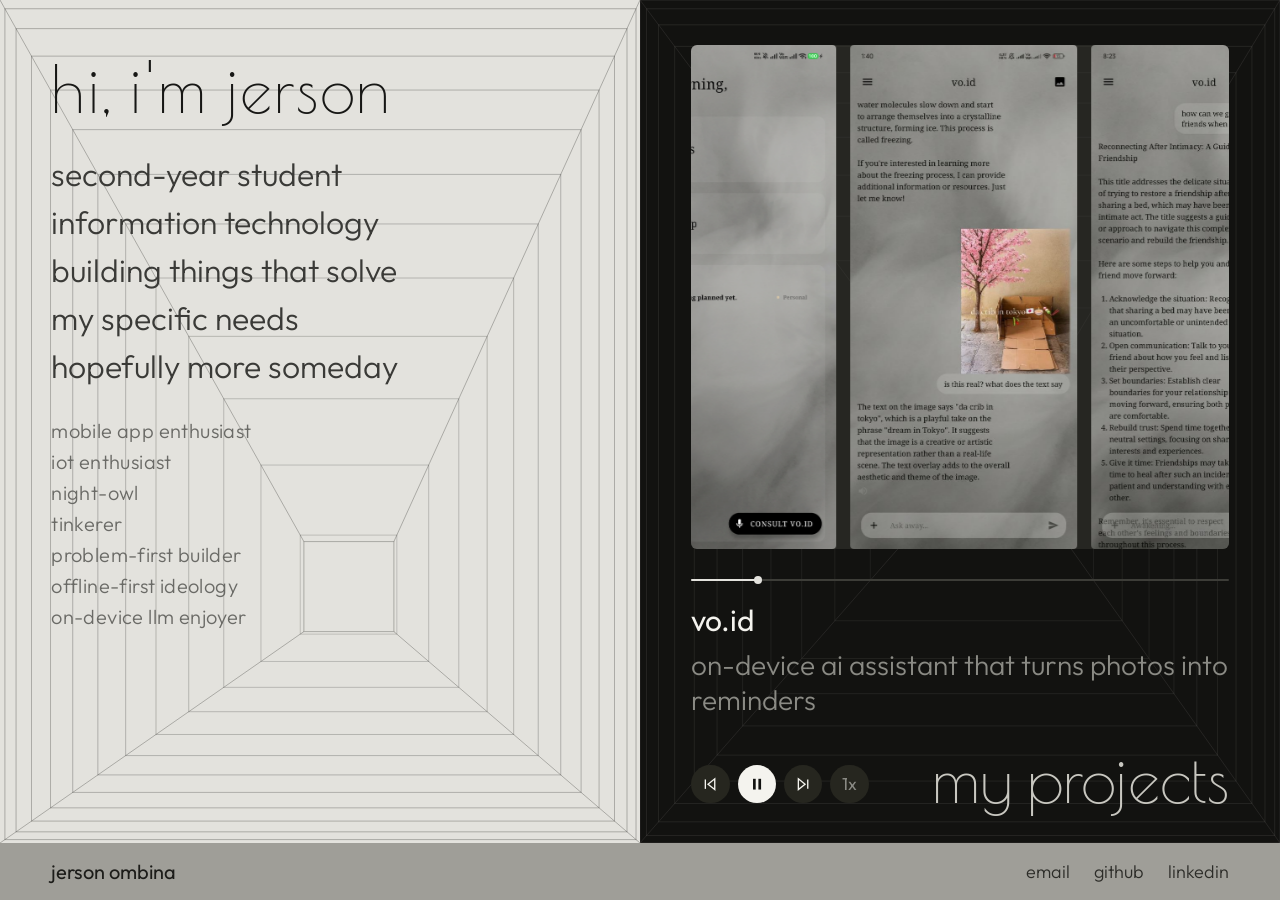
==== index.html @ 2cc1cec7 "Give Ping a readable portfolio screenshot pair" ====
<!DOCTYPE html>
<html lang="en">
<head>
<meta charset="UTF-8">
<meta name="viewport" content="width=device-width, initial-scale=1.0">
<meta name="color-scheme" content="light">
<meta name="theme-color" content="#e3e2dd">
<title>jerson ombina, dev portfolio</title>
<meta name="description" content="second-year student, information technology, building things that solve my specific needs, hopefully more someday, say hi via email, github, or linkedin">
<meta property="og:title" content="jerson ombina, dev portfolio">
<meta property="og:description" content="second-year student, information technology, building things that solve my specific needs, hopefully more someday">
<meta property="og:type" content="website">
<!-- og:url / og:image: fill in once the custom domain and a preview image exist -->
<link rel="preconnect" href="https://fonts.googleapis.com">
<link rel="preconnect" href="https://fonts.gstatic.com" crossorigin>
<link href="https://fonts.googleapis.com/css2?family=Outfit:wght@300;400;500&family=Poiret+One&display=swap" rel="stylesheet">
<!-- Cloudflare Web Analytics --><script type='module' src='https://static.cloudflareinsights.com/beacon.min.js' data-cf-beacon='{"token": "bbbd8a33204b4c709149ce0029122c50"}'></script><!-- End Cloudflare Web Analytics -->
<style>
  /* typeface roles, the ui chrome role is assigned to "now" in the brief, but
     now is not available via google fonts, so it currently uses outfit.
     when real now files land in /fonts, uncomment the @font-face block below
     and flip --font-ui to 'Now', one variable change, nothing else */

  /* @font-face {
    font-family: 'Now';
    src: url('fonts/Now-Light.woff2') format('woff2');
    font-weight: 300; font-style: normal;
  }
  @font-face {
    font-family: 'Now';
    src: url('fonts/Now-Regular.woff2') format('woff2');
    font-weight: 400; font-style: normal;
  }
  @font-face {
    font-family: 'Now';
    src: url('fonts/Now-Medium.woff2') format('woff2');
    font-weight: 500; font-style: normal;
  } */

  :root {
    --font-ui: 'Outfit', sans-serif;
    --display-size: clamp(40px, 5vw, 76px);
    /* poiret one's tall line box pushes its glyphs low, shift the buttons down
       so they center on the visible letters, not the empty box above them */
    --optical-shift: calc(var(--display-size) * 0.08);
  }

  * { margin: 0; padding: 0; box-sizing: border-box; }
  html, body { height: 100%; overflow: hidden; color-scheme: light; }
  body {
    font-family: 'Outfit', sans-serif;
    font-weight: 300;
    background: #0a0a09;
  }

  .page {
    display: grid;
    grid-template-rows: 1fr auto;
    height: 100vh;
    width: 100vw;
  }
  .panels {
    display: grid;
    grid-template-columns: 1fr 1fr;
    min-height: 0;
  }

  /* left panel, intro + tunnel */
  .tunnel-panel {
    position: relative;
    background: #e3e2dd;
    overflow: hidden;
    perspective: 900px;
    padding: 4vw;
  }
  .intro {
    position: relative;
    z-index: 2;
    max-width: 520px;
  }
  .intro h1 {
    font-family: 'Poiret One', sans-serif;
    font-weight: 400;
    font-size: var(--display-size);
    color: #171715;
    letter-spacing: 0.03em;
  }
  .intro p {
    font-size: clamp(32px, 2.4vw, 40px);
    color: #3a3a37;
    margin-top: 24px;
    line-height: 1.5;
    max-width: 520px;
  }
  .tags {
    margin-top: 28px;
    display: flex;
    flex-direction: column;
    gap: 6px;
  }
  .tags span {
    font-family: var(--font-ui);
    font-size: 20px;
    color: #6a6a66;
    letter-spacing: 0.02em;
  }
  .tunnel-svg {
    position: absolute;
    inset: 0;
    width: 100%;
    height: 100%;
    pointer-events: none;
  }
  .tunnel-svg rect {
    fill: none;
    stroke: rgba(23, 23, 21, 0.28);
    stroke-width: 1;
  }
  .tunnel-svg line {
    stroke: rgba(23, 23, 21, 0.28);
    stroke-width: 1;
  }

  /* right panel, project carousel */
  .project-panel {
    position: relative;
    z-index: 0;
    background: #121210;
    display: flex;
    flex-direction: column;
    padding: 3.5vw 4vw 2.5vw;
    min-height: 0;
  }
  .tunnel-dark {
    position: absolute;
    z-index: -1;
    inset: 0;
    width: 100%;
    height: 100%;
    pointer-events: none;
  }
  .tunnel-dark rect,
  .tunnel-dark line {
    stroke: rgba(200, 199, 193, 0.1);
  }
  .project-frame {
    flex: 1;
    background: rgba(52, 52, 47, 0.6);
    border-radius: 6px;
    display: flex;
    align-items: center;
    justify-content: center;
    padding: 24px;
    min-height: 0;
    overflow: hidden;
    -webkit-touch-callout: none;
    user-select: none;
  }
  .project-frame.clickable { cursor: pointer; }
  .project-frame img,
  .project-frame .placeholder {
    max-width: 100%;
    max-height: 100%;
    border-radius: 4px;
  }
  .project-frame .placeholder {
    width: 78%;
    height: 82%;
    background: #f4f3ee;
  }
  .seek-track {
    height: 2px;
    background: #3d3d38;
    border-radius: 2px;
    margin-top: 30px;
    position: relative;
  }
  .seek-fill {
    height: 100%;
    width: 0%;
    background: #e3e2dd;
    border-radius: 2px;
  }
  .seek-dot {
    position: absolute;
    top: 50%;
    left: 0%;
    width: 8px;
    height: 8px;
    border-radius: 50%;
    background: #e3e2dd;
    transform: translate(-50%, -50%);
  }
  .project-meta {
    margin-top: 20px;
  }
  .project-meta #projTitle {
    font-family: var(--font-ui);
    font-weight: 400;
    font-size: 30px;
    color: #f4f3ee;
  }
  .project-meta #projDesc {
    display: block;
    font-family: 'Outfit', sans-serif;
    font-weight: 300;
    font-size: 28px;
    color: #8a8a84;
    margin-top: 8px;
    /* reserve ~2 lines of desc space so a short description never shrinks the thumbnail */
    min-height: 78px;
  }
  .controls-row {
    display: flex;
    justify-content: space-between;
    align-items: center;
    margin-top: 22px;
  }
  .controls {
    display: flex;
    gap: 8px;
    align-items: center;
    transform: translateY(var(--optical-shift));
  }
  .controls button {
    flex-shrink: 0;
    width: calc(var(--display-size) * 0.6);
    height: calc(var(--display-size) * 0.6);
    border-radius: 50%;
    border: none;
    display: flex;
    align-items: center;
    justify-content: center;
    cursor: pointer;
    background: #26261f;
    color: #f4f3ee;
    transition: background 0.15s ease;
  }
  .controls button svg {
    width: 42%;
    height: 42%;
  }
  .controls button:hover { background: #34342f; }
  .controls .play-btn {
    background: #f4f3ee;
    color: #121210;
  }
  .controls .play-btn:hover { background: #ffffff; }
  .speed-btn {
    font-family: var(--font-ui);
    font-size: calc(var(--display-size) * 0.27);
    font-weight: 400;
    color: #8a8a84 !important;
  }
  .speed-btn.active { color: #f4f3ee !important; }
  .projects-label {
    font-family: 'Poiret One', sans-serif;
    font-weight: 400;
    font-size: var(--display-size);
    line-height: 1;
    white-space: nowrap;
    color: #c8c7c0;
  }

  /* visible keyboard focus (brief section 8) */
  button:focus-visible,
  .project-frame:focus-visible {
    outline: 2px solid #f4f3ee;
    outline-offset: 2px;
  }
  a:focus-visible {
    outline: 2px solid #171715;
    outline-offset: 2px;
  }

  /* bottom contact bar */
  .contact-bar {
    background: #9f9e98;
    padding: 16px 4vw;
    display: flex;
    justify-content: space-between;
    align-items: center;
  }
  .contact-bar .name {
    font-family: var(--font-ui);
    font-weight: 400;
    font-size: 20px;
    color: #1c1c19;
  }
  .contact-bar .links {
    display: flex;
    gap: 24px;
  }
  .contact-bar a {
    font-family: 'Outfit', sans-serif;
    font-size: 18px;
    color: #2c2c28;
    text-decoration: none;
    position: relative;
  }
  .contact-bar a::after {
    content: '';
    position: absolute;
    left: 0;
    bottom: -3px;
    width: 0%;
    height: 1px;
    background: #2c2c28;
    transition: width 0.2s ease;
  }
  .contact-bar a:hover::after { width: 100%; }

  @media (max-width: 860px) {
    html, body { overflow: auto; height: auto; }
    .page { height: auto; }
    /* option C, stacked; the JS equalizer sets the right panel's height to match the left panel exactly */
    .panels { grid-template-columns: 1fr; }
    .tunnel-panel { height: auto; padding: 8vw 6vw; }
    /* bottom padding cut down separately, top padding keeps the framing above
       the thumbnail, but the controls row (pinned via margin-top:auto) should
       land close to the edge, not clear another full 8vw gap under it */
    .project-panel { padding: 8vw 6vw 3vw; }
    /* mobile: reserve ~3 lines of desc space so the thumbnail never changes with text length */
    .project-meta #projDesc { min-height: 120px; }
    /* controls stay in one row on mobile too, buttons left, "my projects" pinned right */
    .projects-label { font-size: clamp(20px, 6vw, 32px); }
    /* bigger controls on mobile, growing toward the bottom, the thumbnail keeps its space */
    .controls { gap: 6px; }
    .controls button { width: 40px; height: 40px; }
    .controls button svg { width: 46%; height: 46%; }
    .speed-btn { font-size: 16px; }
    /* aspect-ratio instead of vh, 100vh on mobile browsers shifts every time
       the address bar hides/shows while scrolling, which was making this jump
       around. width doesn't move on scroll, so tying height to width via
       aspect-ratio keeps this genuinely fixed. */
    .project-frame { flex: none; height: auto; aspect-ratio: 4 / 3; max-height: 380px; min-height: 220px; }
    .seek-track { margin-top: 20px; }
    .project-meta { margin-top: 14px; }
    /* base reserve for first paint; the equalizer script below recomputes this
       precisely against the longest project description once fonts/layout settle */
    .project-meta #projDesc { min-height: 78px; margin-top: 6px; }
    .controls-row { margin-top: auto; padding-top: 16px; }
    /* contact bar stays one row on mobile too, name left, links pinned right */
    .contact-bar { padding: 14px 4vw; }
    .contact-bar .name { font-size: 16px; }
    .contact-bar .links { gap: 16px; }
    .contact-bar a { font-size: 14px; }
  }
  /* showcase, side-scrolling screenshot strip inside the project frame */
  .project-frame { position: relative; }
  .showcase-track {
    position: absolute;
    top: 0;
    left: 0;
    height: 100%;
    display: flex;
    align-items: center;
    gap: 14px;
    will-change: transform;
  }
  .showcase-track img {
    height: 100%;
    width: auto;
    max-width: none;
    border-radius: 4px;
    flex-shrink: 0;
    cursor: pointer;
  }

  .showcase-track.showcase-pair {
    width: 100%;
    display: grid;
    grid-template-columns: repeat(2, minmax(0, 1fr));
    padding: 10px;
    background: #000;
  }
  .showcase-track.showcase-pair img {
    width: 100%;
    min-height: 0;
    object-fit: contain;
  }

  /* detail overlay, click a showcase image to inspect it */
  .detail-overlay {
    position: fixed;
    inset: 0;
    background: rgba(0, 0, 0, 0.85);
    display: flex;
    align-items: center;
    justify-content: center;
    z-index: 200;
    visibility: hidden;
    opacity: 0;
    transition: opacity 0.2s ease;
  }
  .detail-overlay.open {
    visibility: visible;
    opacity: 1;
  }
  .detail-square {
    position: relative;
    width: min(92vw, 920px);
    height: min(78vh, 600px);
    background: #000;
    border-radius: 8px;
    display: flex;
    overflow: hidden;
    box-shadow: 0 20px 60px rgba(0, 0, 0, 0.6);
  }
  .overlay-photo {
    flex: 1;
    min-width: 0;
    display: flex;
    align-items: center;
    justify-content: center;
    padding: 18px;
    background: #000;
  }
  .overlay-photo img {
    max-width: 100%;
    max-height: 100%;
    object-fit: contain;
    border-radius: 4px;
  }
  .overlay-info {
    width: 38%;
    min-width: 220px;
    background: #121210;
    color: #f4f3ee;
    padding: 28px 24px;
    display: flex;
    flex-direction: column;
    gap: 14px;
    overflow-y: auto;
  }
  .overlay-info h2 {
    font-family: var(--font-ui);
    font-weight: 400;
    font-size: 26px;
  }
  .overlay-info p {
    font-family: 'Outfit', sans-serif;
    font-weight: 300;
    font-size: 15px;
    line-height: 1.55;
    color: #c8c7c0;
  }
  .overlay-github {
    margin-top: auto;
    align-self: flex-end;
    font-family: 'Outfit', sans-serif;
    font-weight: 300;
    font-size: 15px;
    color: #c8c7c0;
    text-decoration: none;
    position: relative;
  }
  .overlay-github:hover { color: #f4f3ee; }
  .overlay-github::after {
    content: '';
    position: absolute;
    left: 0;
    bottom: -3px;
    width: 0%;
    height: 1px;
    background: #c8c7c0;
    transition: width 0.2s ease;
  }
  .overlay-github:hover::after { width: 100%; }

  /* tiny email popup on the footer link */
  .email-pop {
    position: fixed;
    z-index: 250;
    background: #121210;
    color: #f4f3ee;
    font-family: 'Outfit', sans-serif;
    font-size: 14px;
    padding: 8px 12px;
    border-radius: 6px;
    box-shadow: 0 8px 24px rgba(0, 0, 0, 0.5);
    white-space: nowrap;
    transform: translate(-50%, -100%);
    visibility: hidden;
    opacity: 0;
    transition: opacity 0.15s ease;
  }
  .email-pop.open {
    visibility: visible;
    opacity: 1;
  }
  .overlay-close {
    position: absolute;
    top: 10px;
    right: 12px;
    width: 34px;
    height: 34px;
    border-radius: 50%;
    border: none;
    background: rgba(255, 255, 255, 0.12);
    color: #f4f3ee;
    font-size: 20px;
    line-height: 1;
    cursor: pointer;
    z-index: 3;
  }
  .overlay-close:hover { background: rgba(255, 255, 255, 0.22); }
  .overlay-nav {
    position: absolute;
    top: 50%;
    transform: translateY(-50%);
    width: 44px;
    height: 44px;
    border-radius: 50%;
    border: none;
    background: rgba(255, 255, 255, 0.14);
    color: #f4f3ee;
    font-size: 26px;
    line-height: 1;
    cursor: pointer;
    z-index: 3;
  }
  .overlay-nav:hover { background: rgba(255, 255, 255, 0.24); }
  .overlay-prev { left: 10px; }
  .overlay-next { right: 10px; }
  @media (max-width: 860px) {
    /* stack the overlay at the same breakpoint as the page: photo on top,
       info + github link below, so the image never covers the info */
    .detail-square {
      flex-direction: column;
      height: auto;
      max-height: 88vh;
      width: 94vw;
    }
    .overlay-photo {
      flex: none;
      height: 50vh;
      max-height: 50vh;
      min-height: 0;
    }
    .overlay-photo img {
      max-width: 100%;
      max-height: 100%;
    }
    .overlay-info {
      width: 100%;
      min-width: 0;
      flex: 1;
      min-height: 0;
    }
  }
</style>
</head><body>
<div class="page">
  <div class="panels">
    <div class="tunnel-panel" id="tunnelPanel">
      <div class="intro">
        <h1>hi, i'm jerson</h1>
        <p>second-year student<br>information technology<br>building things that solve<br>my specific needs<br>hopefully more someday</p>
        <div class="tags">
          <span>mobile app enthusiast</span>
          <span>iot enthusiast</span>
          <span>night-owl</span>
          <span>tinkerer</span>
          <span>problem-first builder</span>
          <span>offline-first ideology</span>
          <span>on-device llm enjoyer</span>
        </div>
      </div>
      <svg class="tunnel-svg" id="tunnelSvg" preserveAspectRatio="none"></svg>
    </div>

    <div class="project-panel" id="projectPanel">
      <svg class="tunnel-svg tunnel-dark" id="rightTunnelSvg" preserveAspectRatio="none"></svg>
      <div class="project-frame" id="projectFrame">
        <div class="showcase-track" id="projectShowcase"></div>
        <div class="placeholder" id="projectImg"></div>
      </div>
      <div class="seek-track" id="seekTrack">
        <div class="seek-fill" id="seekFill"></div>
        <div class="seek-dot" id="seekDot"></div>
      </div>
      <div class="project-meta">
        <span id="projTitle">vo.id</span>
        <span id="projDesc">on-device ai assistant that turns photos into reminders</span>
      </div>
      <div class="controls-row">
        <div class="controls">
          <button id="prevBtn" aria-label="previous project">
            <svg width="14" height="14" viewBox="0 0 24 24" fill="none" stroke="currentColor" stroke-width="2"><polygon points="19 20 9 12 19 4 19 20"></polygon><line x1="5" y1="19" x2="5" y2="5"></line></svg>
          </button>
          <button id="playBtn" class="play-btn" aria-label="pause">
            <svg id="playIcon" width="14" height="14" viewBox="0 0 24 24" fill="currentColor"><rect x="6" y="4" width="4" height="16"></rect><rect x="14" y="4" width="4" height="16"></rect></svg>
          </button>
          <button id="nextBtn" aria-label="next project">
            <svg width="14" height="14" viewBox="0 0 24 24" fill="none" stroke="currentColor" stroke-width="2"><polygon points="5 4 15 12 5 20 5 4"></polygon><line x1="19" y1="5" x2="19" y2="19"></line></svg>
          </button>
          <button id="speedBtn" class="speed-btn" aria-label="toggle playback speed">1x</button>
        </div>
        <div class="projects-label">my projects</div>
      </div>
    </div>
  </div>

  <div class="contact-bar">
    <span class="name">jerson ombina</span>
    <div class="links">
      <a href="mailto:jersonombinabvd@gmail.com">email</a>
      <a href="https://github.com/biiviid" target="_blank" rel="noopener">github</a>
      <a href="https://www.linkedin.com/in/jerson-ombina-027b1738a/" target="_blank" rel="noopener">linkedin</a>
    </div>
  </div>
</div>

  <!-- detail overlay, click a showcase image to inspect it -->
  <div class="detail-overlay" id="detailOverlay">
    <div class="detail-square">
      <button class="overlay-close" id="overlayClose" aria-label="close">×</button>
      <div class="overlay-photo"><img id="overlayImg" alt=""></div>
      <div class="overlay-info">
        <h2 id="overlayTitle"></h2>
        <p id="overlayDetail"></p>
        <a class="overlay-github" id="overlayGithub" href="#" target="_blank" rel="noopener">-> github</a>
      </div>
    </div>
    <button class="overlay-nav overlay-prev" id="overlayPrev" aria-label="previous image">‹</button>
    <button class="overlay-nav overlay-next" id="overlayNext" aria-label="next image">›</button>
  </div>

  <div class="email-pop" id="emailPop">jersonombinabvd@gmail.com</div>

<script>
  (function () {
    'use strict';

    /* ===== tunnel ===== */
    const tunnelPanel = document.getElementById('tunnelPanel');
    const svg = document.getElementById('tunnelSvg');
    const svgNS = 'http://www.w3.org/2000/svg';
    const RING_COUNT = 12;
    const INNER_SIZE = 90;

    const rings = [];
    for (let i = 0; i < RING_COUNT; i++) {
      const rect = document.createElementNS(svgNS, 'rect');
      svg.appendChild(rect);
      rings.push(rect);
    }
    const cornerLines = [];
    for (let i = 0; i < 4; i++) {
      const line = document.createElementNS(svgNS, 'line');
      svg.appendChild(line);
      cornerLines.push(line);
    }

    let W = 0, H = 0;
    let targetVX = 0, targetVY = 0, curVX = 0, curVY = 0;

    // prefers-reduced-motion: snap to target instead of springing (brief section 8)
    const prefersReduced = window.matchMedia('(prefers-reduced-motion: reduce)').matches;
    const SPRING = prefersReduced ? 1 : 0.07;

    // flow animation (experiment): rings travel TOWARD the vanishing point,
    // recycling from the panel border inward. frozen when prefers-reduced-motion.
    // uniform slots i/RING_COUNT keep the border ring exact and recycling overlap-free
    const FLOW_SPEED = prefersReduced ? 0 : 0.15; // fraction of the ring cycle per second
    const ringT = [];
    for (let i = 0; i < RING_COUNT; i++) ringT.push(i / RING_COUNT);
    let lastTs = 0;

    // solid square at the vanishing box, so it always has walls while the rings flow
    const vanishingBox = document.createElementNS(svgNS, 'rect');
    vanishingBox.setAttribute('class', 'vanishing-box');
    vanishingBox.setAttribute('width', INNER_SIZE);
    vanishingBox.setAttribute('height', INNER_SIZE);
    svg.appendChild(vanishingBox);

    // slow dvd-style drift for the vanishing box, keeps motion on mobile (no cursor)
    let driftX = 0, driftY = 0, driftVX = 0, driftVY = 0;
    let userTargeting = false;

    function initDrift() {
      driftX = W * 0.5;
      driftY = H * 0.66;
      const speed = Math.max(16, Math.min(W, H) * 0.05);
      driftVX = speed * 0.70710678;
      driftVY = speed * 0.70710678;
    }

    function setDefaultTarget() {
      userTargeting = false;
      if (prefersReduced) {
        targetVX = W * 0.5;
        targetVY = H * 0.66;
      } else {
        driftX = targetVX; // resume drifting from wherever the box currently is
        driftY = targetVY;
      }
    }

    function resize() {
      const r = tunnelPanel.getBoundingClientRect();
      W = r.width;
      H = r.height;
      svg.setAttribute('viewBox', '0 0 ' + W + ' ' + H);
      if (curVX === 0 && curVY === 0) {
        initDrift();
        targetVX = driftX;
        targetVY = driftY;
        curVX = targetVX;
        curVY = targetVY;
      } else {
        driftX = Math.max(W * 0.16, Math.min(W * 0.84, driftX));
        driftY = Math.max(H * 0.16, Math.min(H * 0.84, driftY));
      }
    }
    resize();
    // keep the tunnel in sync with its panel whenever it resizes (equalizer,
    // font swaps, orientation), prevents the vanishing box from stretching
    const panelResize = new ResizeObserver(resize);
    panelResize.observe(tunnelPanel);

    // keep the vanishing point ~16% away from any panel edge
    function clampToPanel(cx, cy) {
      const margin = 0.16;
      return [
        Math.max(W * margin, Math.min(W * (1 - margin), cx)),
        Math.max(H * margin, Math.min(H * (1 - margin), cy))
      ];
    }

    tunnelPanel.addEventListener('mousemove', (e) => {
      const r = tunnelPanel.getBoundingClientRect();
      const p = clampToPanel(e.clientX - r.left, e.clientY - r.top);
      targetVX = p[0];
      targetVY = p[1];
      userTargeting = true;
    });
    tunnelPanel.addEventListener('mouseleave', setDefaultTarget);

    // touch-drag tracking for mobile (brief section 7): finger steers the
    // vanishing point, release springs it back to rest
    function trackTouch(e) {
      if (!e.touches || e.touches.length === 0) return;
      const r = tunnelPanel.getBoundingClientRect();
      const p = clampToPanel(e.touches[0].clientX - r.left, e.touches[0].clientY - r.top);
      targetVX = p[0];
      targetVY = p[1];
      userTargeting = true;
    }
    tunnelPanel.addEventListener('touchstart', trackTouch, { passive: true });
    tunnelPanel.addEventListener('touchmove', trackTouch, { passive: true });
    tunnelPanel.addEventListener('touchend', setDefaultTarget, { passive: true });

    // spring the vanishing point toward the target each frame
    function drawTunnel(ts) {
      if (ts !== undefined) {
        if (lastTs === 0) lastTs = ts;
        const dt = (ts - lastTs) / 1000;
        lastTs = ts;
        if (!prefersReduced) {
          // advance the flow toward the vanishing point (frozen under reduced motion)
          for (let i = 0; i < RING_COUNT; i++) {
            ringT[i] += FLOW_SPEED * dt;
            if (ringT[i] >= 1) ringT[i] -= 1;
          }
          // slow dvd-style drift of the vanishing box
          driftX += driftVX * dt;
          driftY += driftVY * dt;
          const xMin = W * 0.16, xMax = W * 0.84;
          const yMin = H * 0.16, yMax = H * 0.84;
          if (driftX <= xMin) { driftX = xMin; driftVX = Math.abs(driftVX); }
          else if (driftX >= xMax) { driftX = xMax; driftVX = -Math.abs(driftVX); }
          if (driftY <= yMin) { driftY = yMin; driftVY = Math.abs(driftVY); }
          else if (driftY >= yMax) { driftY = yMax; driftVY = -Math.abs(driftVY); }
          if (!userTargeting) {
            targetVX = driftX;
            targetVY = driftY;
          }
        }
      }

      curVX += (targetVX - curVX) * SPRING;
      curVY += (targetVY - curVY) * SPRING;

      for (let i = 0; i < RING_COUNT; i++) {
        const t = Math.pow(ringT[i], 1.6);
        const w = W + (INNER_SIZE - W) * t;
        const h = H + (INNER_SIZE - H) * t;
        const rectX = W / 2 + (curVX - W / 2) * t - w / 2;
        const rectY = H / 2 + (curVY - H / 2) * t - h / 2;
        rings[i].setAttribute('x', rectX);
        rings[i].setAttribute('y', rectY);
        rings[i].setAttribute('width', w);
        rings[i].setAttribute('height', h);
        // rings recycle at the panel border as they flow toward the vanishing point (experiment)
        rings[i].setAttribute('opacity', 1 - t * 0.35);
      }

      const innerW = INNER_SIZE;
      const innerH = INNER_SIZE;
      const innerX = W / 2 + (curVX - W / 2) - innerW / 2;
      const innerY = H / 2 + (curVY - H / 2) - innerH / 2;
      vanishingBox.setAttribute('x', innerX);
      vanishingBox.setAttribute('y', innerY);

      const corners = [[0, 0], [W, 0], [W, H], [0, H]];
      const innerCorners = [
        [innerX, innerY],
        [innerX + innerW, innerY],
        [innerX + innerW, innerY + innerH],
        [innerX, innerY + innerH]
      ];
      for (let i = 0; i < 4; i++) {
        cornerLines[i].setAttribute('x1', corners[i][0]);
        cornerLines[i].setAttribute('y1', corners[i][1]);
        cornerLines[i].setAttribute('x2', innerCorners[i][0]);
        cornerLines[i].setAttribute('y2', innerCorners[i][1]);
      }

      requestAnimationFrame(drawTunnel);
    }
    drawTunnel();

    /* ===== carousel ===== */
    // images/links are placeholders until real assets and urls exist
    const projects = [
      { title: 'vo.id', desc: 'on-device ai assistant that turns photos into reminders', link: 'https://github.com/biiviid/vo.id', images: ['voidSS/void1.png', 'voidSS/void2.jpg', 'voidSS/void3.jpg', 'voidSS/void4.jpg', 'voidSS/void5.jpg'], detail: 'local-first on-device ai assistant for students, powered by phi-3 mini and phi-3 vision via onnx runtime, reads photos of assignments and deadlines and turns them into reminders, everything stays on the device' },
      { title: 'mapit', desc: 'offline map for the last mile', link: 'https://github.com/biiviid/MapIt', images: ['mapSS/map1.jpg', 'mapSS/map2.jpg', 'mapSS/map3.jpg', 'mapSS/map4.jpg', 'mapSS/map5.jpg'], detail: 'an offline-first map for recording paths and submitting them as routes, built to help map the last mile, the rural barangays and eskinitas that mainstream map apps miss' },
      {
        title: 'ping',
        desc: 'a quiet android planner for tasks, reminders, and shared deadlines',
        link: '/ping/',
        linkLabel: 'open ping',
        showImagePair: true,
        images: ['PingSS/deadline-map.webp', 'PingSS/home-screen-widget.webp'],
        detail: 'tasks move toward the center of the map as deadlines approach. keep personal reminders and shared work together, save changes offline, and put one item on your home screen with the widget.'
      },
      { title: 'ligtas', desc: 'fall detection with gps tracking for emergencies', link: 'https://github.com/biiviid/Ligtas', images: ['LigtasSS/ligtas1.png', 'LigtasSS/ligtas2.jpg', 'LigtasSS/ligtas3.jpg', 'LigtasSS/ligtas4.jpg', 'LigtasSS/ligtas5.png'], detail: 'a hardware-first safety app paired with an esp-32 and a motion sensor, detects sudden movements like a beefier fall detector, and estimates location from gps and motion recordings for emergencies' },
      { title: 'cutlog', desc: 'calorie and protein tracker', link: 'https://github.com/biiviid/CutLog', images: ['cutSS/cut1.png', 'cutSS/cut2.jpg', 'cutSS/cut3.jpg', 'cutSS/cut4.jpg', 'cutSS/cut5.jpg'], detail: 'a simple calorie and protein tracker, loosely based on common knowledge and dfa food information, mostly personal, built to help with a calorie deficit' },
      { title: 'basics.', desc: 'a basic speedcubing timer', link: 'https://github.com/biiviid/CubeChron', images: ['basicsSS/basics1.png', 'basicsSS/basics2.jpg', 'basicsSS/basics3.jpg', 'basicsSS/basics4.png', 'basicsSS/basics5.jpg'], detail: 'a basic speedcubing timer, the period in the name stands for back to the basics, no unnecessary features' },
      { title: "bob's studio", desc: 'offline agentic ide running a local model', link: 'https://github.com/biiviid/bob_studio', images: ['bobSS/bob1.png', 'bobSS/bob2.png'], detail: "an agentic ide that runs entirely on a locally hosted model, qwen2.5-coder:3b via ollama, an offline agentic ide built for the laughs and the party trick points" }
    ];
    // exposed so the mobile equalizer script (bottom of page) can measure the
    // longest description's actual wrapped line count instead of guessing one
    window.__PROJECT_DESCS__ = projects.map(function (p) { return p.desc; });

    let idx = 0, speed = 1, progress = 0;
    let manuallyPaused = false; // manual play/pause, always wins (brief section 5)
    let isHovering = false;     // hover-pause convenience (desktop)
    let touchHold = false;      // tap-and-hold pause (mobile)
    let suppressClick = false;  // a held release is not a tap
    let holdTimer = null;
    let overlayOpen = false;    // detail overlay open, freezes scroll + auto-advance
    let scrubbing = false;      // seekbar drag, freezes auto-advance while held

    const durationTicks = 130; // 13s at 1x (100ms per tick), 6.5s at 2x
    const DURATION_MS = durationTicks * 100;

    const seekTrack = document.getElementById('seekTrack');
    const seekFill = document.getElementById('seekFill');
    const seekDot = document.getElementById('seekDot');
    const projTitle = document.getElementById('projTitle');
    const projDesc = document.getElementById('projDesc');
    const playBtn = document.getElementById('playBtn');
    const playIcon = document.getElementById('playIcon');
    const speedBtn = document.getElementById('speedBtn');
    const projectPanel = document.getElementById('projectPanel');
    const projectFrame = document.getElementById('projectFrame');
    const projectImg = document.getElementById('projectImg');
    const showcase = document.getElementById('projectShowcase');
    let trackWidth = 0; // measured once the strip images load
    let frameWidth = 0;  // the strip's visible window (the frame's inner width)
    // combined pause state, manual pause wins until manually released;
    // touch-hold only pauses when not manually paused; overlay + scrub freeze all
    function isPlaying() {
      return !manuallyPaused && !isHovering && !touchHold && !overlayOpen && !scrubbing;
    }

    function measureTrack() {
      frameWidth = projectFrame.clientWidth || projectFrame.getBoundingClientRect().width || 0;
      // strip width = sum of image widths + gaps; falls back to natural
      // dimensions if layout hasn't settled yet
      let w = showcase.scrollWidth;
      const imgs = showcase.querySelectorAll('img');
      if (w <= 0 && imgs.length) {
        w = 0;
        Array.prototype.forEach.call(imgs, function (img) {
          w += (img.naturalWidth || 0) || (img.getBoundingClientRect().width || 0);
        });
        w += (imgs.length - 1) * 14; // gaps
      }
      trackWidth = w;
    }
    function updateSeek() {
      seekFill.style.width = progress + '%';
      seekDot.style.left = progress + '%';
      // travel ends when the last image's tail reaches the frame's right edge,
      // so the final image is fully visible at 100% (no empty-screen stretch)
      const dist = Math.max(0, trackWidth - frameWidth);
      if (trackWidth > 0) {
        showcase.style.transform = 'translateX(' + (-progress / 100 * dist) + 'px)';
      }
    }

    function render() {
      projTitle.textContent = projects[idx].title;
      projDesc.textContent = projects[idx].desc;

      // build the side-scrolling screenshot strip for this project
      const imgs = projects[idx].images || [];
      showcase.innerHTML = '';
      showcase.classList.toggle('showcase-pair', projects[idx].showImagePair === true);
      if (imgs.length) {
        projectImg.style.display = 'none';
        imgs.forEach(function (src) {
          const img = document.createElement('img');
          img.src = src;
          img.alt = projects[idx].title;
          showcase.appendChild(img);
        });
        measureTrack();
        // images may still be loading, re-measure when each one is ready
        Array.prototype.forEach.call(showcase.querySelectorAll('img'), function (img) {
          if (img.complete) measureTrack();
          else img.addEventListener('load', measureTrack);
        });
      } else {
        projectImg.style.display = '';
        projectImg.classList.add('placeholder');
        projectImg.innerHTML = '';
      }

      const link = projects[idx].link;
      if (link) {
        projectFrame.classList.add('clickable');
        projectFrame.setAttribute('role', 'link');
        projectFrame.setAttribute('tabindex', '0');
        projectFrame.setAttribute('aria-label', projects[idx].title);
      } else {
        projectFrame.classList.remove('clickable');
        projectFrame.removeAttribute('role');
        projectFrame.removeAttribute('tabindex');
        projectFrame.removeAttribute('aria-label');
      }

      progress = 0;
      updateSeek();
    }

    function goTo(newIdx) {
      idx = (newIdx + projects.length) % projects.length;
      progress = 0;
      render();
    }

    // auto-advance + showcase scroll, one smooth rAF loop (manual controls
    // and seekbar scrubbing pause it; always runs so the strip never sits still)
    let lastFrameTs = 0;
    function carouselLoop(ts) {
      if (lastFrameTs) {
        const dt = (ts - lastFrameTs) / 1000;
        if (isPlaying()) {
          progress += (100 / DURATION_MS) * speed * dt * 1000; // dt is in seconds, DURATION_MS in ms
          if (progress >= 100) {
            goTo(idx + 1); // last image's tail exits, loop + next project
          } else {
            updateSeek();
          }
        }
      }
      lastFrameTs = ts;
      requestAnimationFrame(carouselLoop);
    }
    requestAnimationFrame(carouselLoop);

    // interactive seekbar, hold the dot (or the track) and drag to scrub the strip
    let dragging = false;
    function pointerProgress(clientX) {
      const r = seekTrack.getBoundingClientRect();
      return Math.max(0, Math.min(100, (clientX - r.left) / r.width * 100));
    }
    seekTrack.addEventListener('pointerdown', function (e) {
      dragging = true;
      scrubbing = true;
      seekTrack.setPointerCapture(e.pointerId);
      progress = pointerProgress(e.clientX);
      updateSeek();
      e.preventDefault();
    });
    seekTrack.addEventListener('pointermove', function (e) {
      if (!dragging) return;
      progress = pointerProgress(e.clientX);
      updateSeek();
    });
    function endDrag() {
      dragging = false;
      scrubbing = false;
    }
    seekTrack.addEventListener('pointerup', endDrag);
    seekTrack.addEventListener('pointercancel', endDrag);
    window.addEventListener('resize', measureTrack);
    window.addEventListener('load', measureTrack);

    document.getElementById('prevBtn').addEventListener('click', () => goTo(idx - 1));
    document.getElementById('nextBtn').addEventListener('click', () => goTo(idx + 1));

    const PAUSE_ICON = '<rect x="6" y="4" width="4" height="16"></rect><rect x="14" y="4" width="4" height="16"></rect>';
    const PLAY_ICON = '<polygon points="6 4 20 12 6 20 6 4"></polygon>';

    playBtn.addEventListener('click', () => {
      manuallyPaused = !manuallyPaused;
      playIcon.innerHTML = manuallyPaused ? PLAY_ICON : PAUSE_ICON;
      playBtn.setAttribute('aria-label', manuallyPaused ? 'play' : 'pause');
    });

    speedBtn.addEventListener('click', () => {
      speed = speed === 1 ? 2 : 1;
      speedBtn.textContent = speed + 'x';
      speedBtn.classList.toggle('active', speed === 2);
    });

    // hover-pause (desktop only, no hover on touch)
    // hover no longer pauses anything, it was disruptive to the scroll

    // tap-and-hold pauses, release resumes (mobile equivalent of hover-pause)
    projectFrame.addEventListener('touchstart', () => {
      holdTimer = setTimeout(() => { touchHold = true; }, 300);
    }, { passive: true });
    projectFrame.addEventListener('touchend', () => {
      clearTimeout(holdTimer);
      suppressClick = touchHold;
      touchHold = false;
    }, { passive: true });
    projectFrame.addEventListener('touchcancel', () => {
      clearTimeout(holdTimer);
      touchHold = false;
    }, { passive: true });

    // open the current project's link when present; no dead click without one
    function openProject() {
      const link = projects[idx].link;
      if (link) window.open(link, '_blank', 'noopener');
    }
    projectFrame.addEventListener('click', () => {
      if (suppressClick) { suppressClick = false; return; }
      openProject();
    });
    projectFrame.addEventListener('keydown', (e) => {
      if (e.target === projectFrame && (e.key === 'Enter' || e.key === ' ')) {
        e.preventDefault();
        openProject();
      }
    });

    // detail overlay, click a showcase image to pause everything and inspect it
    const overlay = document.getElementById('detailOverlay');
    const overlayImg = document.getElementById('overlayImg');
    const overlayTitle = document.getElementById('overlayTitle');
    const overlayDetail = document.getElementById('overlayDetail');
    const overlayGithub = document.getElementById('overlayGithub');
    let overlayImgIdx = 0;

    function showOverlayImage(i) {
      const imgs = projects[idx].images || [];
      if (!imgs.length) return;
      overlayImgIdx = (i + imgs.length) % imgs.length;
      overlayImg.src = imgs[overlayImgIdx];
      overlayImg.alt = projects[idx].title;
    }

    function openOverlay(clickedImg) {
      const all = Array.prototype.slice.call(showcase.querySelectorAll('img'));
      overlayImgIdx = Math.max(0, all.indexOf(clickedImg));
      overlayTitle.textContent = projects[idx].title;
      overlayDetail.textContent = projects[idx].detail || projects[idx].desc;
      if (overlayGithub) {
        overlayGithub.href = projects[idx].link || '#';
        overlayGithub.textContent = '-> ' + (projects[idx].linkLabel || 'github');
      }
      showOverlayImage(overlayImgIdx);
      overlay.classList.add('open');
      overlayOpen = true;
    }

    function closeOverlay() {
      overlay.classList.remove('open');
      overlayOpen = false;
    }

    showcase.addEventListener('click', function (e) {
      const img = e.target.closest('img');
      if (img) {
        e.preventDefault();
        e.stopPropagation(); // don't trigger the frame's project link
        openOverlay(img);
      }
    });
    document.getElementById('overlayClose').addEventListener('click', closeOverlay);
    document.getElementById('overlayPrev').addEventListener('click', function () { showOverlayImage(overlayImgIdx - 1); });
    document.getElementById('overlayNext').addEventListener('click', function () { showOverlayImage(overlayImgIdx + 1); });
    overlay.addEventListener('click', function (e) {
      if (e.target === overlay) closeOverlay(); // clicking the dimmed backdrop
    });
    document.addEventListener('keydown', function (e) {
      if (!overlayOpen) return;
      if (e.key === 'Escape') closeOverlay();
      else if (e.key === 'ArrowLeft') showOverlayImage(overlayImgIdx - 1);
      else if (e.key === 'ArrowRight') showOverlayImage(overlayImgIdx + 1);
    });

    // tiny email popup that sits over the footer email link
    const emailLink = document.querySelector('.contact-bar a[href^="mailto:"]');
    const emailPop = document.getElementById('emailPop');
    if (emailLink && emailPop) {
      let nearEmail = false;   // cursor over the popup or the email link
      let emailHideTimer = null;
      function scheduleEmailHide() {
        clearTimeout(emailHideTimer);
        emailHideTimer = setTimeout(function () {
          if (!nearEmail) emailPop.classList.remove('open'); // gone after 5s if not near
        }, 5000);
      }
      emailLink.addEventListener('click', function (e) {
        e.preventDefault(); // popup shows the address instead of launching the mail app
        const r = emailLink.getBoundingClientRect();
        emailPop.style.left = (r.left + r.width / 2) + 'px';
        emailPop.style.top = (r.top - 10) + 'px';
        emailPop.classList.toggle('open');
        if (emailPop.classList.contains('open')) scheduleEmailHide();
      });
      emailPop.addEventListener('mouseenter', function () { nearEmail = true; clearTimeout(emailHideTimer); });
      emailPop.addEventListener('mouseleave', function () { nearEmail = false; scheduleEmailHide(); });
      emailLink.addEventListener('mouseenter', function () { nearEmail = true; clearTimeout(emailHideTimer); });
      emailLink.addEventListener('mouseleave', function () { nearEmail = false; scheduleEmailHide(); });
      document.addEventListener('click', function (e) {
        if (!e.target.closest('#emailPop') && !e.target.closest('a[href^="mailto:"]')) {
          emailPop.classList.remove('open');
          clearTimeout(emailHideTimer);
        }
      });
      document.addEventListener('keydown', function (e) {
        if (e.key === 'Escape') {
          emailPop.classList.remove('open');
          clearTimeout(emailHideTimer);
        }
      });
    }

    render();
  })();

  /* ===== project-panel tunnel =====
     same perspective grid as the left panel, but a really translucent gray on
     the dark side, sits above the panel background, behind all content */
  (function () {
    'use strict';
    const panel = document.getElementById('projectPanel');
    const svg = document.getElementById('rightTunnelSvg');
    if (!panel || !svg) return;
    const svgNS = 'http://www.w3.org/2000/svg';
    const RING_COUNT = 12;
    const INNER_SIZE = 90;
    const prefersReduced = window.matchMedia('(prefers-reduced-motion: reduce)').matches;
    const SPRING = prefersReduced ? 1 : 0.07; // snap instead of spring when reduced

    // flow animation (experiment): rings travel AWAY from the vanishing point,
    // recycling from the inner square outward. frozen when prefers-reduced-motion.
    // uniform slots i/RING_COUNT keep the border ring exact and recycling overlap-free
    const FLOW_SPEED = prefersReduced ? 0 : 0.15; // fraction of the ring cycle per second
    const ringT = [];
    for (let i = 0; i < RING_COUNT; i++) ringT.push(i / RING_COUNT);
    let lastTs = 0;

    // solid square at the vanishing box, so it always has walls while the rings flow
    const vanishingBox = document.createElementNS(svgNS, 'rect');
    vanishingBox.setAttribute('class', 'vanishing-box');
    vanishingBox.setAttribute('width', INNER_SIZE);
    vanishingBox.setAttribute('height', INNER_SIZE);
    svg.appendChild(vanishingBox);

    const rings = [];
    for (let i = 0; i < RING_COUNT; i++) {
      const rect = document.createElementNS(svgNS, 'rect');
      svg.appendChild(rect);
      rings.push(rect);
    }
    const cornerLines = [];
    for (let i = 0; i < 4; i++) {
      const line = document.createElementNS(svgNS, 'line');
      svg.appendChild(line);
      cornerLines.push(line);
    }

    let W = 0, H = 0;
    let targetVX = 0, targetVY = 0, curVX = 0, curVY = 0;

    // slow dvd-style drift for the vanishing box, keeps motion on mobile (no cursor)
    let driftX = 0, driftY = 0, driftVX = 0, driftVY = 0;
    let userTargeting = false;

    function initDrift() {
      driftX = W * 0.5;
      driftY = H * 0.5;
      const speed = Math.max(16, Math.min(W, H) * 0.05);
      driftVX = speed * 0.70710678;
      driftVY = speed * 0.70710678;
    }

    function setDefaultTarget() {
      userTargeting = false;
      if (prefersReduced) {
        targetVX = W * 0.5;
        targetVY = H * 0.5;
      } else {
        driftX = targetVX; // resume drifting from wherever the box currently is
        driftY = targetVY;
      }
    }

    function resize() {
      const r = panel.getBoundingClientRect();
      W = r.width;
      H = r.height;
      svg.setAttribute('viewBox', '0 0 ' + W + ' ' + H);
      if (curVX === 0 && curVY === 0) {
        initDrift();
        targetVX = driftX;
        targetVY = driftY;
        curVX = targetVX;
        curVY = targetVY;
      } else {
        driftX = Math.max(W * 0.16, Math.min(W * 0.84, driftX));
        driftY = Math.max(H * 0.16, Math.min(H * 0.84, driftY));
      }
    }
    resize();
    // keep the tunnel in sync with its panel whenever it resizes (equalizer,
    // font swaps, orientation), prevents the vanishing box from stretching
    const panelResize = new ResizeObserver(resize);
    panelResize.observe(panel);

    function clampToPanel(cx, cy) {
      const margin = 0.16;
      return [
        Math.max(W * margin, Math.min(W * (1 - margin), cx)),
        Math.max(H * margin, Math.min(H * (1 - margin), cy))
      ];
    }

    panel.addEventListener('mousemove', (e) => {
      const r = panel.getBoundingClientRect();
      const p = clampToPanel(e.clientX - r.left, e.clientY - r.top);
      targetVX = p[0];
      targetVY = p[1];
      userTargeting = true;
    });
    panel.addEventListener('mouseleave', setDefaultTarget);

    function trackTouch(e) {
      if (!e.touches || e.touches.length === 0) return;
      const r = panel.getBoundingClientRect();
      const p = clampToPanel(e.touches[0].clientX - r.left, e.touches[0].clientY - r.top);
      targetVX = p[0];
      targetVY = p[1];
      userTargeting = true;
    }
    panel.addEventListener('touchstart', trackTouch, { passive: true });
    panel.addEventListener('touchmove', trackTouch, { passive: true });
    panel.addEventListener('touchend', setDefaultTarget, { passive: true });

    function drawTunnel(ts) {
      if (ts !== undefined) {
        if (lastTs === 0) lastTs = ts;
        const dt = (ts - lastTs) / 1000;
        lastTs = ts;
        if (!prefersReduced) {
          // advance the flow away from the vanishing point (frozen under reduced motion)
          for (let i = 0; i < RING_COUNT; i++) {
            ringT[i] -= FLOW_SPEED * dt;
            if (ringT[i] < 0) ringT[i] += 1;
          }
          // slow dvd-style drift of the vanishing box
          driftX += driftVX * dt;
          driftY += driftVY * dt;
          const xMin = W * 0.16, xMax = W * 0.84;
          const yMin = H * 0.16, yMax = H * 0.84;
          if (driftX <= xMin) { driftX = xMin; driftVX = Math.abs(driftVX); }
          else if (driftX >= xMax) { driftX = xMax; driftVX = -Math.abs(driftVX); }
          if (driftY <= yMin) { driftY = yMin; driftVY = Math.abs(driftVY); }
          else if (driftY >= yMax) { driftY = yMax; driftVY = -Math.abs(driftVY); }
          if (!userTargeting) {
            targetVX = driftX;
            targetVY = driftY;
          }
        }
      }

      curVX += (targetVX - curVX) * SPRING;
      curVY += (targetVY - curVY) * SPRING;

      for (let i = 0; i < RING_COUNT; i++) {
        const t = Math.pow(ringT[i], 1.6);
        const w = W + (INNER_SIZE - W) * t;
        const h = H + (INNER_SIZE - H) * t;
        const rectX = W / 2 + (curVX - W / 2) * t - w / 2;
        const rectY = H / 2 + (curVY - H / 2) * t - h / 2;
        rings[i].setAttribute('x', rectX);
        rings[i].setAttribute('y', rectY);
        rings[i].setAttribute('width', w);
        rings[i].setAttribute('height', h);
        rings[i].setAttribute('opacity', 1 - t * 0.35);
      }

      const innerX = W / 2 + (curVX - W / 2) - INNER_SIZE / 2;
      const innerY = H / 2 + (curVY - H / 2) - INNER_SIZE / 2;
      vanishingBox.setAttribute('x', innerX);
      vanishingBox.setAttribute('y', innerY);
      const corners = [[0, 0], [W, 0], [W, H], [0, H]];
      const innerCorners = [
        [innerX, innerY],
        [innerX + INNER_SIZE, innerY],
        [innerX + INNER_SIZE, innerY + INNER_SIZE],
        [innerX, innerY + INNER_SIZE]
      ];
      for (let i = 0; i < 4; i++) {
        cornerLines[i].setAttribute('x1', corners[i][0]);
        cornerLines[i].setAttribute('y1', corners[i][1]);
        cornerLines[i].setAttribute('x2', innerCorners[i][0]);
        cornerLines[i].setAttribute('y2', innerCorners[i][1]);
      }

      requestAnimationFrame(drawTunnel);
    }
    drawTunnel();
  })();
</script>
<script>
  /* option C equalizer, stacked/mobile only: the right panel's height always
     matches the left panel's actual size, so both panels share equal space */
  (function () {
    'use strict';
    const left = document.querySelector('.tunnel-panel');
    const right = document.querySelector('.project-panel');
    const frame = document.querySelector('.project-frame');
    const desc = document.querySelector('.project-meta #projDesc');
    const mq = window.matchMedia('(max-width: 860px)');
    function descLineHeight() {
      if (!desc) return 40;
      const lh = getComputedStyle(desc).lineHeight;
      if (lh && lh !== 'normal') {
        const px = parseFloat(lh);
        if (isFinite(px)) return px;
      }
      return parseFloat(getComputedStyle(desc).fontSize) * 1.4;
    }
    // measures the tallest a project description actually gets (in real wrapped
    // lines, not a guessed constant), so #projDesc only reserves what's needed
    // instead of a fixed 2-3 "line budget" that leaves dead space for short text
    function computeDescReserve() {
      if (!desc) return 78;
      const descs = window.__PROJECT_DESCS__;
      if (!descs || !descs.length) return desc.offsetHeight;
      const probe = desc.cloneNode(false);
      probe.style.position = 'absolute';
      probe.style.visibility = 'hidden';
      probe.style.pointerEvents = 'none';
      probe.style.minHeight = '0';
      probe.style.height = 'auto';
      probe.style.width = desc.getBoundingClientRect().width + 'px';
      probe.removeAttribute('id');
      document.body.appendChild(probe);
      const lh = descLineHeight();
      let maxLines = 1;
      for (let i = 0; i < descs.length; i++) {
        probe.textContent = descs[i];
        const lines = Math.max(1, Math.round(probe.scrollHeight / lh));
        if (lines > maxLines) maxLines = lines;
      }
      document.body.removeChild(probe);
      return maxLines * lh;
    }

    function equalize() {
      if (!left || !right) return;
      if (mq.matches) {
        right.style.minHeight = left.offsetHeight + 'px';
        // thumbnail stays a fixed size (set in CSS via clamp()), no more JS
        // stretching it to soak up leftover space
        if (frame) {
          frame.style.flex = '';
          frame.style.height = '';
        }
        // desc reserves exactly enough for the longest project description,
        // so short ones don't leave a dead-space gap before the controls
        if (desc) desc.style.minHeight = computeDescReserve() + 'px';
      } else {
        right.style.minHeight = '';
        if (frame) {
          frame.style.flex = '';
          frame.style.height = '';
        }
        if (desc) desc.style.minHeight = '';
      }
    }
    window.addEventListener('load', equalize);
    window.addEventListener('resize', equalize);
    if (mq.addEventListener) mq.addEventListener('change', equalize);
    if (document.fonts && document.fonts.ready) document.fonts.ready.then(equalize);
    equalize();
  })();
</script>
</body>
</html>
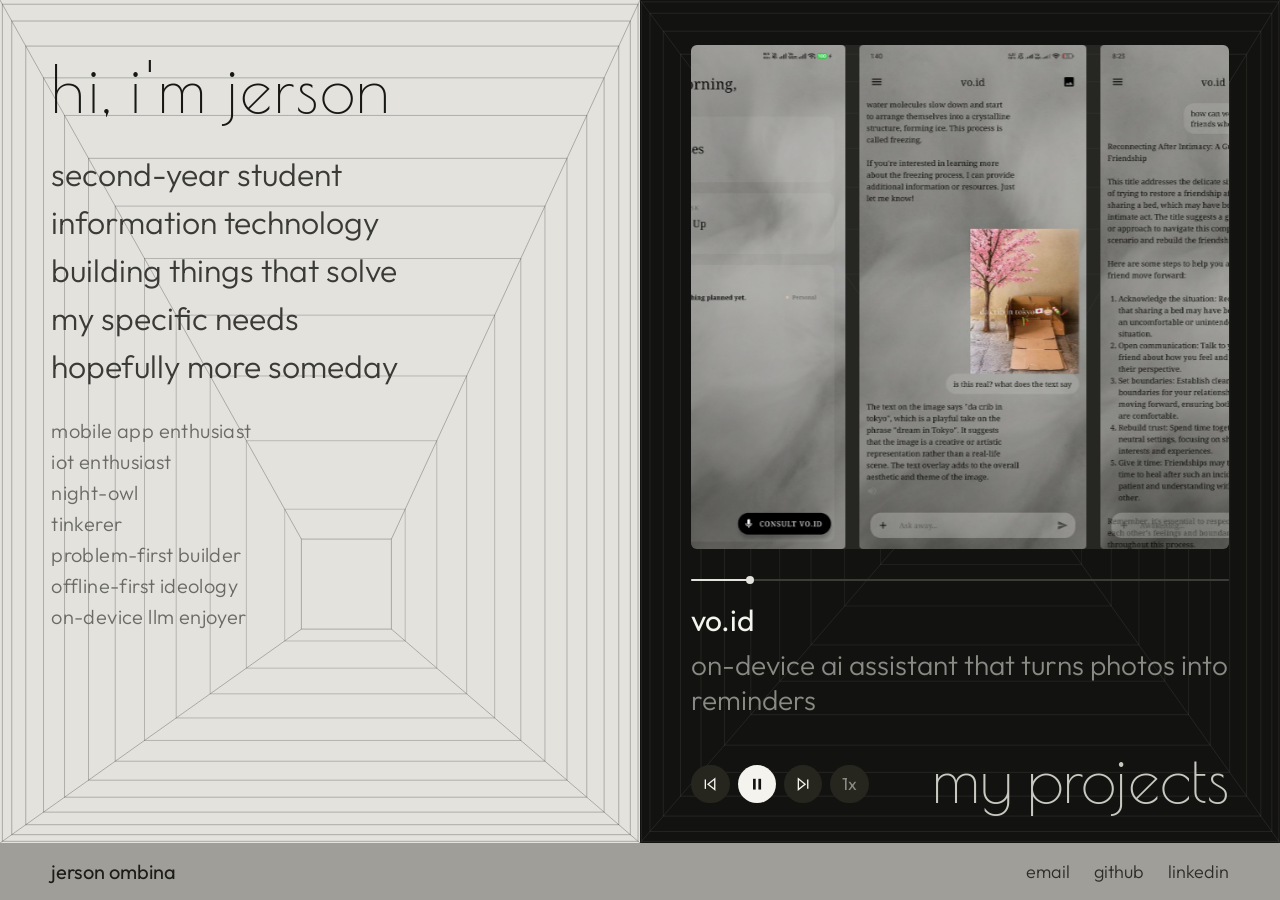
==== commit c5cf52c9: "Restore the five-image Ping portfolio carousel" ====
--- a/index.html
+++ b/index.html
@@ -367,19 +367,6 @@
     cursor: pointer;
   }
 
-  .showcase-track.showcase-pair {
-    width: 100%;
-    display: grid;
-    grid-template-columns: repeat(2, minmax(0, 1fr));
-    padding: 10px;
-    background: #000;
-  }
-  .showcase-track.showcase-pair img {
-    width: 100%;
-    min-height: 0;
-    object-fit: contain;
-  }
-
   /* detail overlay, click a showcase image to inspect it */
   .detail-overlay {
     position: fixed;
@@ -832,8 +819,13 @@
         desc: 'a quiet android planner for tasks, reminders, and shared deadlines',
         link: '/ping/',
         linkLabel: 'open ping',
-        showImagePair: true,
-        images: ['PingSS/deadline-map.webp', 'PingSS/home-screen-widget.webp'],
+        images: [
+          'PingSS/deadline-map.webp',
+          'PingSS/home-screen-widget.webp',
+          'PingSS/task-detail.webp',
+          'PingSS/group-tasks.webp',
+          'PingSS/welcome.webp'
+        ],
         detail: 'tasks move toward the center of the map as deadlines approach. keep personal reminders and shared work together, save changes offline, and put one item on your home screen with the widget.'
       },
       { title: 'ligtas', desc: 'fall detection with gps tracking for emergencies', link: 'https://github.com/biiviid/Ligtas', images: ['LigtasSS/ligtas1.png', 'LigtasSS/ligtas2.jpg', 'LigtasSS/ligtas3.jpg', 'LigtasSS/ligtas4.jpg', 'LigtasSS/ligtas5.png'], detail: 'a hardware-first safety app paired with an esp-32 and a motion sensor, detects sudden movements like a beefier fall detector, and estimates location from gps and motion recordings for emergencies' },
@@ -910,7 +902,6 @@
       // build the side-scrolling screenshot strip for this project
       const imgs = projects[idx].images || [];
       showcase.innerHTML = '';
-      showcase.classList.toggle('showcase-pair', projects[idx].showImagePair === true);
       if (imgs.length) {
         projectImg.style.display = 'none';
         imgs.forEach(function (src) {
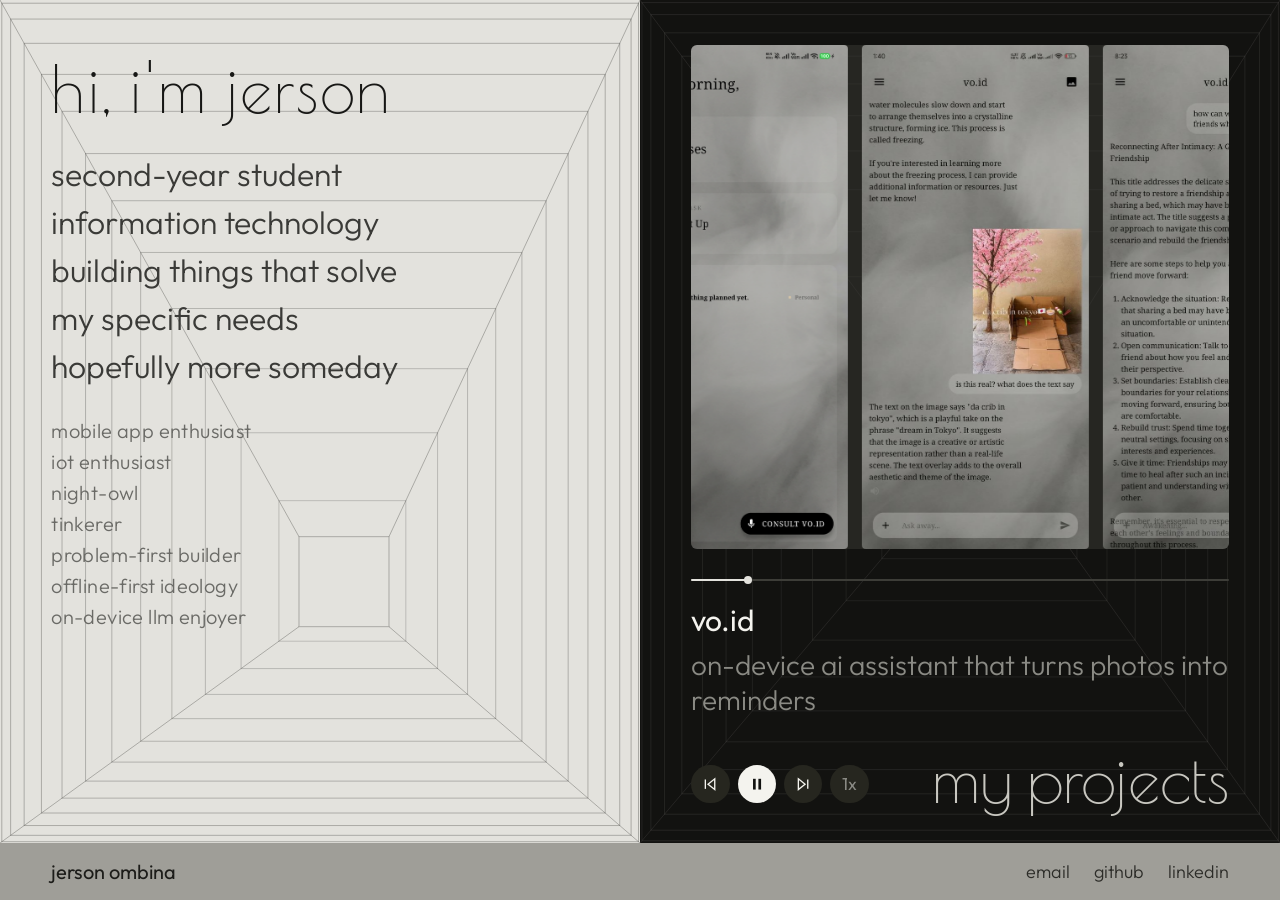
==== commit 3bd476d0: "Refresh CutLog portfolio showcase" ====
--- a/index.html
+++ b/index.html
@@ -829,7 +829,19 @@
         detail: 'tasks move toward the center of the map as deadlines approach. keep personal reminders and shared work together, save changes offline, and put one item on your home screen with the widget.'
       },
       { title: 'ligtas', desc: 'fall detection with gps tracking for emergencies', link: 'https://github.com/biiviid/Ligtas', images: ['LigtasSS/ligtas1.png', 'LigtasSS/ligtas2.jpg', 'LigtasSS/ligtas3.jpg', 'LigtasSS/ligtas4.jpg', 'LigtasSS/ligtas5.png'], detail: 'a hardware-first safety app paired with an esp-32 and a motion sensor, detects sudden movements like a beefier fall detector, and estimates location from gps and motion recordings for emergencies' },
-      { title: 'cutlog', desc: 'calorie and protein tracker', link: 'https://github.com/biiviid/CutLog', images: ['cutSS/cut1.png', 'cutSS/cut2.jpg', 'cutSS/cut3.jpg', 'cutSS/cut4.jpg', 'cutSS/cut5.jpg'], detail: 'a simple calorie and protein tracker, loosely based on common knowledge and dfa food information, mostly personal, built to help with a calorie deficit' },
+      {
+        title: 'cutlog',
+        desc: 'calorie, protein, and weight tracker for android',
+        link: 'https://github.com/biiviid/CutLog',
+        images: [
+          'cutSS/dashboard.webp',
+          'cutSS/meal-log.webp',
+          'cutSS/food-database.webp',
+          'cutSS/nutrition-charts.webp',
+          'cutSS/weight-trends.webp'
+        ],
+        detail: 'log meals with a built-in database of filipino dishes like chicken adobo and sinigang na bangus. set daily nutrition targets, chart your weight over time, and see calories or macros at a glance with home screen widgets.'
+      },
       { title: 'basics.', desc: 'a basic speedcubing timer', link: 'https://github.com/biiviid/CubeChron', images: ['basicsSS/basics1.png', 'basicsSS/basics2.jpg', 'basicsSS/basics3.jpg', 'basicsSS/basics4.png', 'basicsSS/basics5.jpg'], detail: 'a basic speedcubing timer, the period in the name stands for back to the basics, no unnecessary features' },
       { title: "bob's studio", desc: 'offline agentic ide running a local model', link: 'https://github.com/biiviid/bob_studio', images: ['bobSS/bob1.png', 'bobSS/bob2.png'], detail: "an agentic ide that runs entirely on a locally hosted model, qwen2.5-coder:3b via ollama, an offline agentic ide built for the laughs and the party trick points" }
     ];
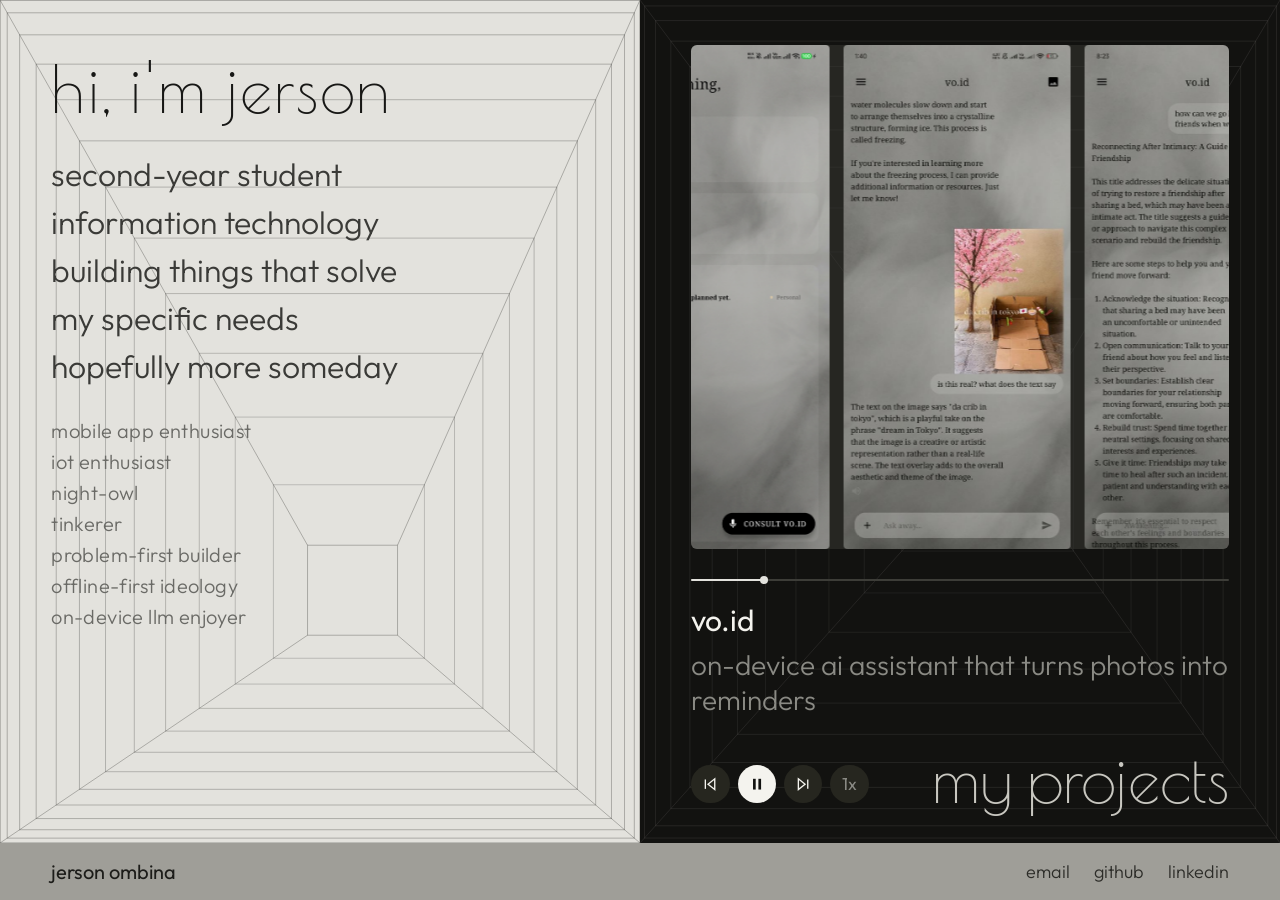
==== commit 4f938e25: "Update the Ping map and welcome screenshots" ====
--- a/index.html
+++ b/index.html
@@ -820,11 +820,11 @@
         link: '/ping/',
         linkLabel: 'open ping',
         images: [
-          'PingSS/deadline-map.webp',
+          'PingSS/deadline-map.webp?v=13',
           'PingSS/home-screen-widget.webp',
           'PingSS/task-detail.webp',
           'PingSS/group-tasks.webp',
-          'PingSS/welcome.webp'
+          'PingSS/welcome.webp?v=13'
         ],
         detail: 'tasks move toward the center of the map as deadlines approach. keep personal reminders and shared work together, save changes offline, and put one item on your home screen with the widget.'
       },
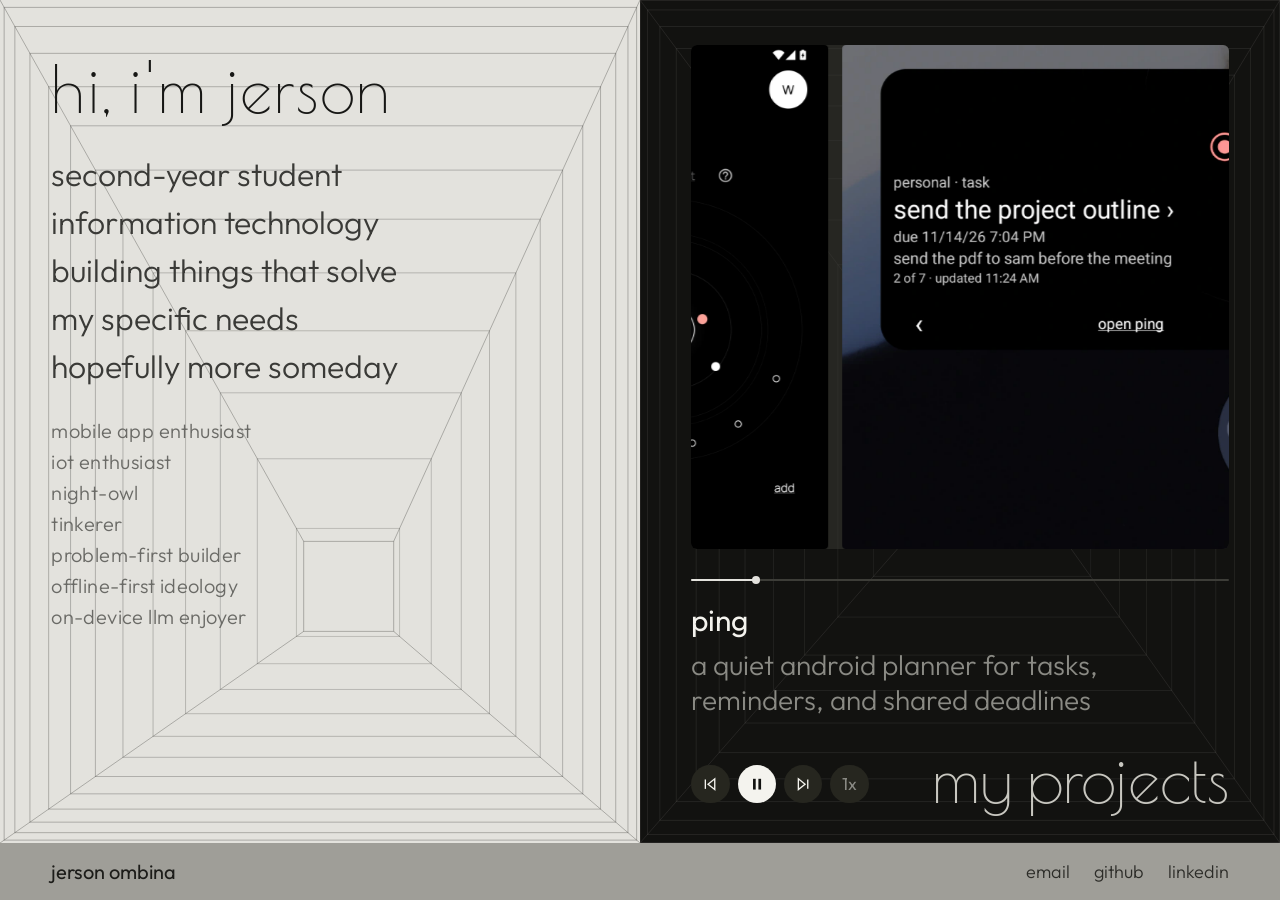
==== commit b9b44428: "Lead the portfolio with Ping, CutLog, and Basics" ====
--- a/index.html
+++ b/index.html
@@ -568,8 +568,8 @@
         <div class="seek-dot" id="seekDot"></div>
       </div>
       <div class="project-meta">
-        <span id="projTitle">vo.id</span>
-        <span id="projDesc">on-device ai assistant that turns photos into reminders</span>
+        <span id="projTitle">ping</span>
+        <span id="projDesc">a quiet android planner for tasks, reminders, and shared deadlines</span>
       </div>
       <div class="controls-row">
         <div class="controls">
@@ -812,8 +812,6 @@
     /* ===== carousel ===== */
     // images/links are placeholders until real assets and urls exist
     const projects = [
-      { title: 'vo.id', desc: 'on-device ai assistant that turns photos into reminders', link: 'https://github.com/biiviid/vo.id', images: ['voidSS/void1.png', 'voidSS/void2.jpg', 'voidSS/void3.jpg', 'voidSS/void4.jpg', 'voidSS/void5.jpg'], detail: 'local-first on-device ai assistant for students, powered by phi-3 mini and phi-3 vision via onnx runtime, reads photos of assignments and deadlines and turns them into reminders, everything stays on the device' },
-      { title: 'mapit', desc: 'offline map for the last mile', link: 'https://github.com/biiviid/MapIt', images: ['mapSS/map1.jpg', 'mapSS/map2.jpg', 'mapSS/map3.jpg', 'mapSS/map4.jpg', 'mapSS/map5.jpg'], detail: 'an offline-first map for recording paths and submitting them as routes, built to help map the last mile, the rural barangays and eskinitas that mainstream map apps miss' },
       {
         title: 'ping',
         desc: 'a quiet android planner for tasks, reminders, and shared deadlines',
@@ -828,7 +826,6 @@
         ],
         detail: 'tasks move toward the center of the map as deadlines approach. keep personal reminders and shared work together, save changes offline, and put one item on your home screen with the widget.'
       },
-      { title: 'ligtas', desc: 'fall detection with gps tracking for emergencies', link: 'https://github.com/biiviid/Ligtas', images: ['LigtasSS/ligtas1.png', 'LigtasSS/ligtas2.jpg', 'LigtasSS/ligtas3.jpg', 'LigtasSS/ligtas4.jpg', 'LigtasSS/ligtas5.png'], detail: 'a hardware-first safety app paired with an esp-32 and a motion sensor, detects sudden movements like a beefier fall detector, and estimates location from gps and motion recordings for emergencies' },
       {
         title: 'cutlog',
         desc: 'calorie, protein, and weight tracker for android',
@@ -843,6 +840,9 @@
         detail: 'log meals with a built-in database of filipino dishes like chicken adobo and sinigang na bangus. set daily nutrition targets, chart your weight over time, and see calories or macros at a glance with home screen widgets.'
       },
       { title: 'basics.', desc: 'a basic speedcubing timer', link: 'https://github.com/biiviid/CubeChron', images: ['basicsSS/basics1.png', 'basicsSS/basics2.jpg', 'basicsSS/basics3.jpg', 'basicsSS/basics4.png', 'basicsSS/basics5.jpg'], detail: 'a basic speedcubing timer, the period in the name stands for back to the basics, no unnecessary features' },
+      { title: 'vo.id', desc: 'on-device ai assistant that turns photos into reminders', link: 'https://github.com/biiviid/vo.id', images: ['voidSS/void1.png', 'voidSS/void2.jpg', 'voidSS/void3.jpg', 'voidSS/void4.jpg', 'voidSS/void5.jpg'], detail: 'local-first on-device ai assistant for students, powered by phi-3 mini and phi-3 vision via onnx runtime, reads photos of assignments and deadlines and turns them into reminders, everything stays on the device' },
+      { title: 'mapit', desc: 'offline map for the last mile', link: 'https://github.com/biiviid/MapIt', images: ['mapSS/map1.jpg', 'mapSS/map2.jpg', 'mapSS/map3.jpg', 'mapSS/map4.jpg', 'mapSS/map5.jpg'], detail: 'an offline-first map for recording paths and submitting them as routes, built to help map the last mile, the rural barangays and eskinitas that mainstream map apps miss' },
+      { title: 'ligtas', desc: 'fall detection with gps tracking for emergencies', link: 'https://github.com/biiviid/Ligtas', images: ['LigtasSS/ligtas1.png', 'LigtasSS/ligtas2.jpg', 'LigtasSS/ligtas3.jpg', 'LigtasSS/ligtas4.jpg', 'LigtasSS/ligtas5.png'], detail: 'a hardware-first safety app paired with an esp-32 and a motion sensor, detects sudden movements like a beefier fall detector, and estimates location from gps and motion recordings for emergencies' },
       { title: "bob's studio", desc: 'offline agentic ide running a local model', link: 'https://github.com/biiviid/bob_studio', images: ['bobSS/bob1.png', 'bobSS/bob2.png'], detail: "an agentic ide that runs entirely on a locally hosted model, qwen2.5-coder:3b via ollama, an offline agentic ide built for the laughs and the party trick points" }
     ];
     // exposed so the mobile equalizer script (bottom of page) can measure the
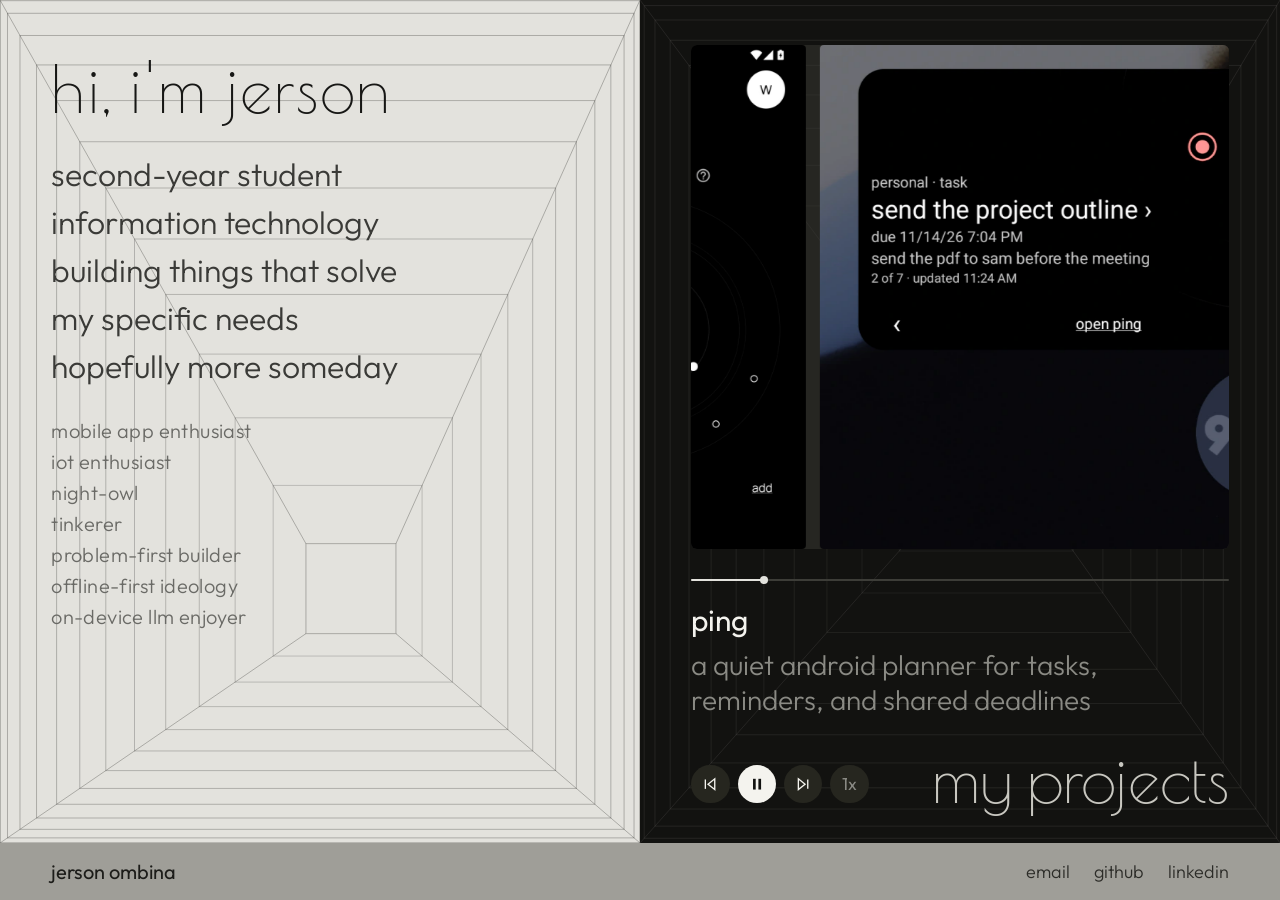
==== commit 128c2213: "Launch the CutLog project page" ====
--- a/index.html
+++ b/index.html
@@ -829,7 +829,8 @@
       {
         title: 'cutlog',
         desc: 'calorie, protein, and weight tracker for android',
-        link: 'https://github.com/biiviid/CutLog',
+        link: '/cutlog/',
+        linkLabel: 'open cutlog',
         images: [
           'cutSS/dashboard.webp',
           'cutSS/meal-log.webp',
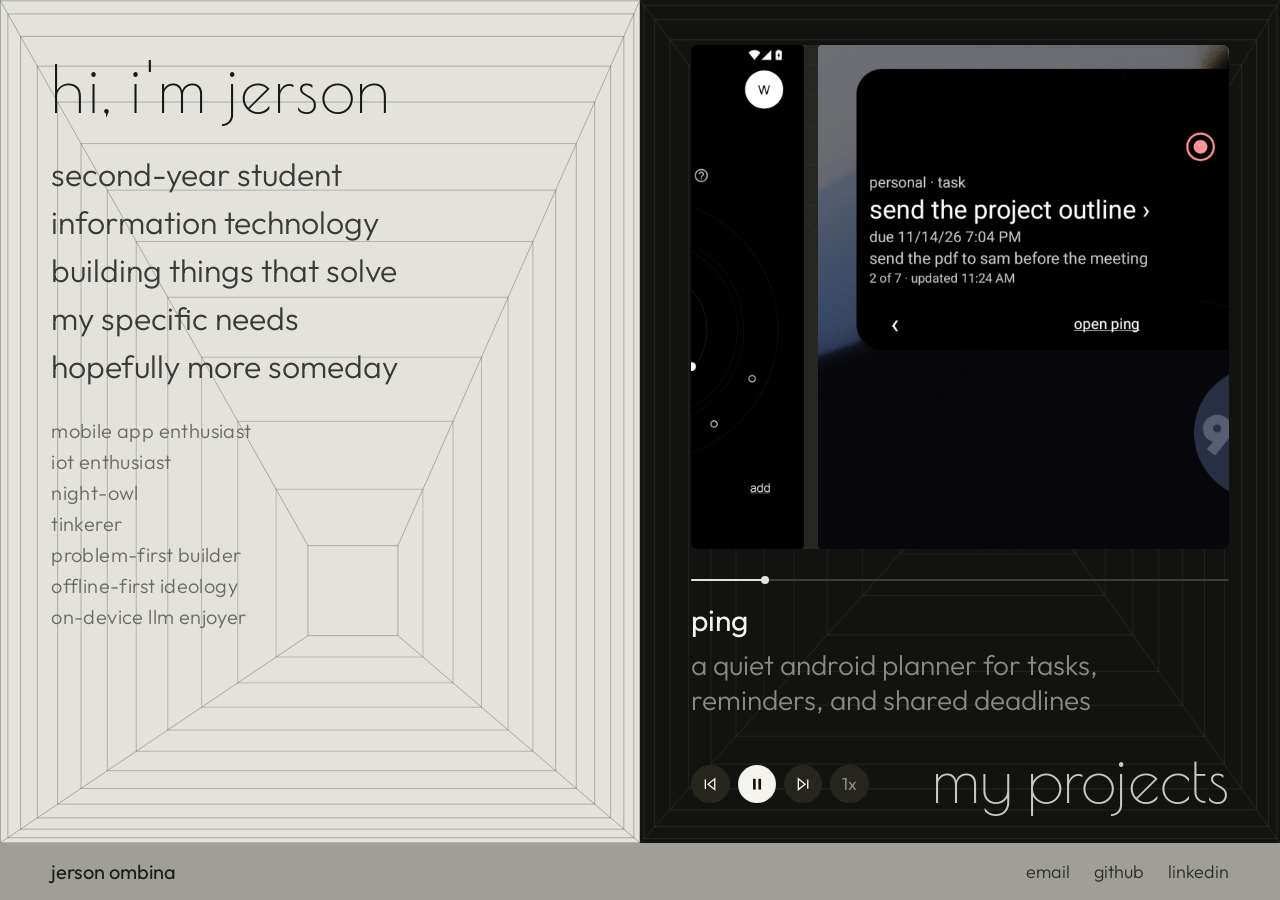
==== commit ad6627c1: "Add basics speedcubing landing page" ====
--- a/index.html
+++ b/index.html
@@ -840,7 +840,7 @@
         ],
         detail: 'log meals with a built-in database of filipino dishes like chicken adobo and sinigang na bangus. set daily nutrition targets, chart your weight over time, and see calories or macros at a glance with home screen widgets.'
       },
-      { title: 'basics.', desc: 'a basic speedcubing timer', link: 'https://github.com/biiviid/CubeChron', images: ['basicsSS/basics1.png', 'basicsSS/basics2.jpg', 'basicsSS/basics3.jpg', 'basicsSS/basics4.png', 'basicsSS/basics5.jpg'], detail: 'a basic speedcubing timer, the period in the name stands for back to the basics, no unnecessary features' },
+      { title: 'basics.', desc: 'a basic speedcubing timer', link: '/basics/', images: ['basicsSS/basics1.png', 'basicsSS/basics2.jpg', 'basicsSS/basics3.jpg', 'basicsSS/basics4.png', 'basicsSS/basics5.jpg'], detail: 'a basic speedcubing timer, the period in the name stands for back to the basics, no unnecessary features' },
       { title: 'vo.id', desc: 'on-device ai assistant that turns photos into reminders', link: 'https://github.com/biiviid/vo.id', images: ['voidSS/void1.png', 'voidSS/void2.jpg', 'voidSS/void3.jpg', 'voidSS/void4.jpg', 'voidSS/void5.jpg'], detail: 'local-first on-device ai assistant for students, powered by phi-3 mini and phi-3 vision via onnx runtime, reads photos of assignments and deadlines and turns them into reminders, everything stays on the device' },
       { title: 'mapit', desc: 'offline map for the last mile', link: 'https://github.com/biiviid/MapIt', images: ['mapSS/map1.jpg', 'mapSS/map2.jpg', 'mapSS/map3.jpg', 'mapSS/map4.jpg', 'mapSS/map5.jpg'], detail: 'an offline-first map for recording paths and submitting them as routes, built to help map the last mile, the rural barangays and eskinitas that mainstream map apps miss' },
       { title: 'ligtas', desc: 'fall detection with gps tracking for emergencies', link: 'https://github.com/biiviid/Ligtas', images: ['LigtasSS/ligtas1.png', 'LigtasSS/ligtas2.jpg', 'LigtasSS/ligtas3.jpg', 'LigtasSS/ligtas4.jpg', 'LigtasSS/ligtas5.png'], detail: 'a hardware-first safety app paired with an esp-32 and a motion sensor, detects sudden movements like a beefier fall detector, and estimates location from gps and motion recordings for emergencies' },
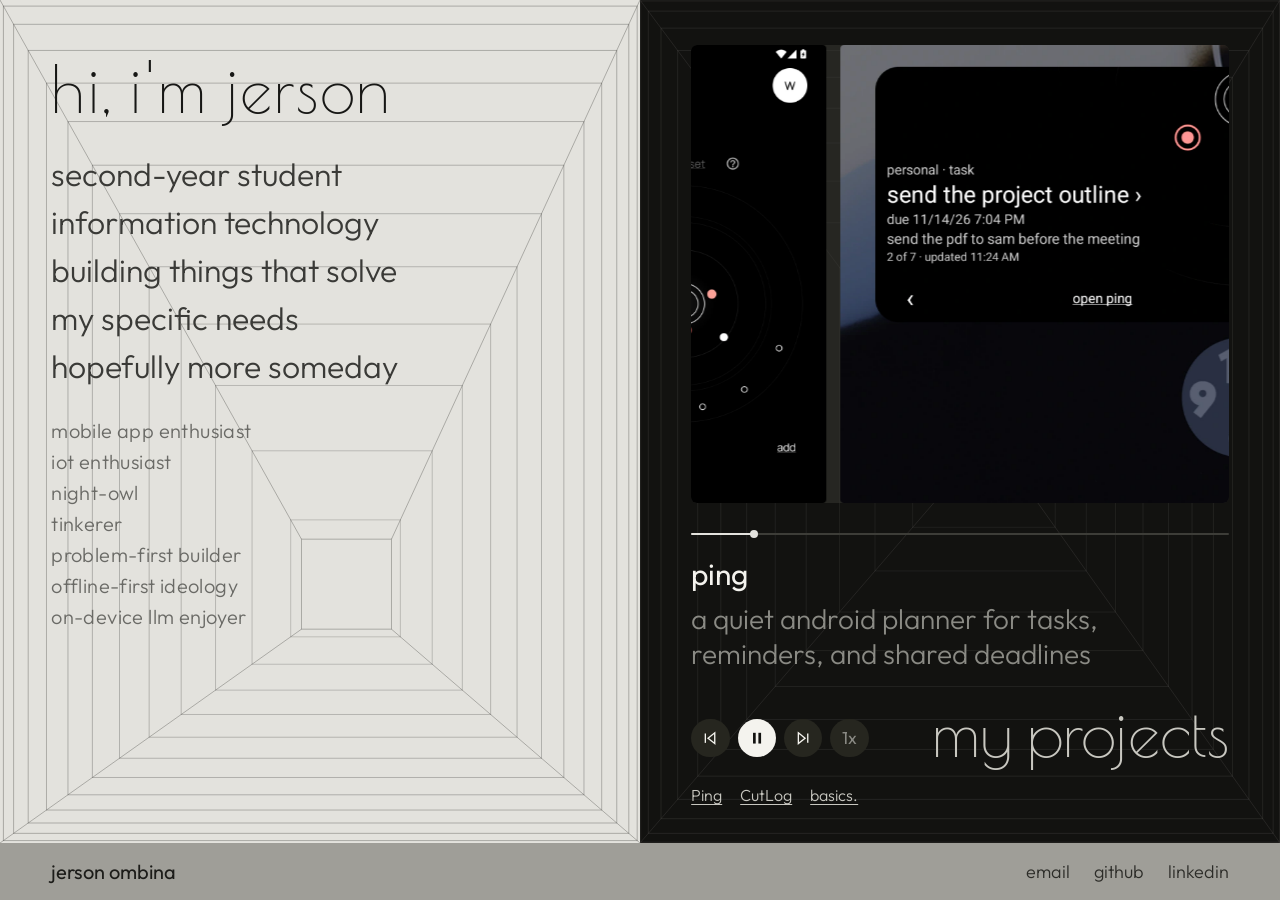
==== commit 3c05fc45: "Link app landing pages directly from the portfolio homepage" ====
--- a/index.html
+++ b/index.html
@@ -261,6 +261,23 @@
     white-space: nowrap;
     color: #c8c7c0;
   }
+
+  .project-links {
+    display: flex;
+    flex-wrap: wrap;
+    gap: 4px 18px;
+    margin-top: 14px;
+    font-family: var(--font-ui);
+    font-size: 16px;
+  }
+  .project-links a {
+    color: #c8c7c0;
+    padding-block: 6px;
+    text-underline-offset: 3px;
+  }
+  .project-links a:hover,
+  .project-links a:focus-visible { color: #f4f3ee; }
+  .project-links a:focus-visible { outline-color: #f4f3ee; }
 
   /* visible keyboard focus (brief section 8) */
   button:focus-visible,
@@ -586,6 +603,11 @@
         </div>
         <div class="projects-label">my projects</div>
       </div>
+      <nav class="project-links" aria-label="Project landing pages">
+        <a href="/ping/">Ping</a>
+        <a href="/cutlog/">CutLog</a>
+        <a href="/basics/">basics.</a>
+      </nav>
     </div>
   </div>
 
@@ -840,7 +862,7 @@
         ],
         detail: 'log meals with a built-in database of filipino dishes like chicken adobo and sinigang na bangus. set daily nutrition targets, chart your weight over time, and see calories or macros at a glance with home screen widgets.'
       },
-      { title: 'basics.', desc: 'a basic speedcubing timer', link: '/basics/', images: ['basicsSS/basics1.png', 'basicsSS/basics2.jpg', 'basicsSS/basics3.jpg', 'basicsSS/basics4.png', 'basicsSS/basics5.jpg'], detail: 'a basic speedcubing timer, the period in the name stands for back to the basics, no unnecessary features' },
+      { title: 'basics.', desc: 'a basic speedcubing timer', link: '/basics/', linkLabel: 'open basics.', images: ['basicsSS/basics1.png', 'basicsSS/basics2.jpg', 'basicsSS/basics3.jpg', 'basicsSS/basics4.png', 'basicsSS/basics5.jpg'], detail: 'a basic speedcubing timer, the period in the name stands for back to the basics, no unnecessary features' },
       { title: 'vo.id', desc: 'on-device ai assistant that turns photos into reminders', link: 'https://github.com/biiviid/vo.id', images: ['voidSS/void1.png', 'voidSS/void2.jpg', 'voidSS/void3.jpg', 'voidSS/void4.jpg', 'voidSS/void5.jpg'], detail: 'local-first on-device ai assistant for students, powered by phi-3 mini and phi-3 vision via onnx runtime, reads photos of assignments and deadlines and turns them into reminders, everything stays on the device' },
       { title: 'mapit', desc: 'offline map for the last mile', link: 'https://github.com/biiviid/MapIt', images: ['mapSS/map1.jpg', 'mapSS/map2.jpg', 'mapSS/map3.jpg', 'mapSS/map4.jpg', 'mapSS/map5.jpg'], detail: 'an offline-first map for recording paths and submitting them as routes, built to help map the last mile, the rural barangays and eskinitas that mainstream map apps miss' },
       { title: 'ligtas', desc: 'fall detection with gps tracking for emergencies', link: 'https://github.com/biiviid/Ligtas', images: ['LigtasSS/ligtas1.png', 'LigtasSS/ligtas2.jpg', 'LigtasSS/ligtas3.jpg', 'LigtasSS/ligtas4.jpg', 'LigtasSS/ligtas5.png'], detail: 'a hardware-first safety app paired with an esp-32 and a motion sensor, detects sudden movements like a beefier fall detector, and estimates location from gps and motion recordings for emergencies' },
